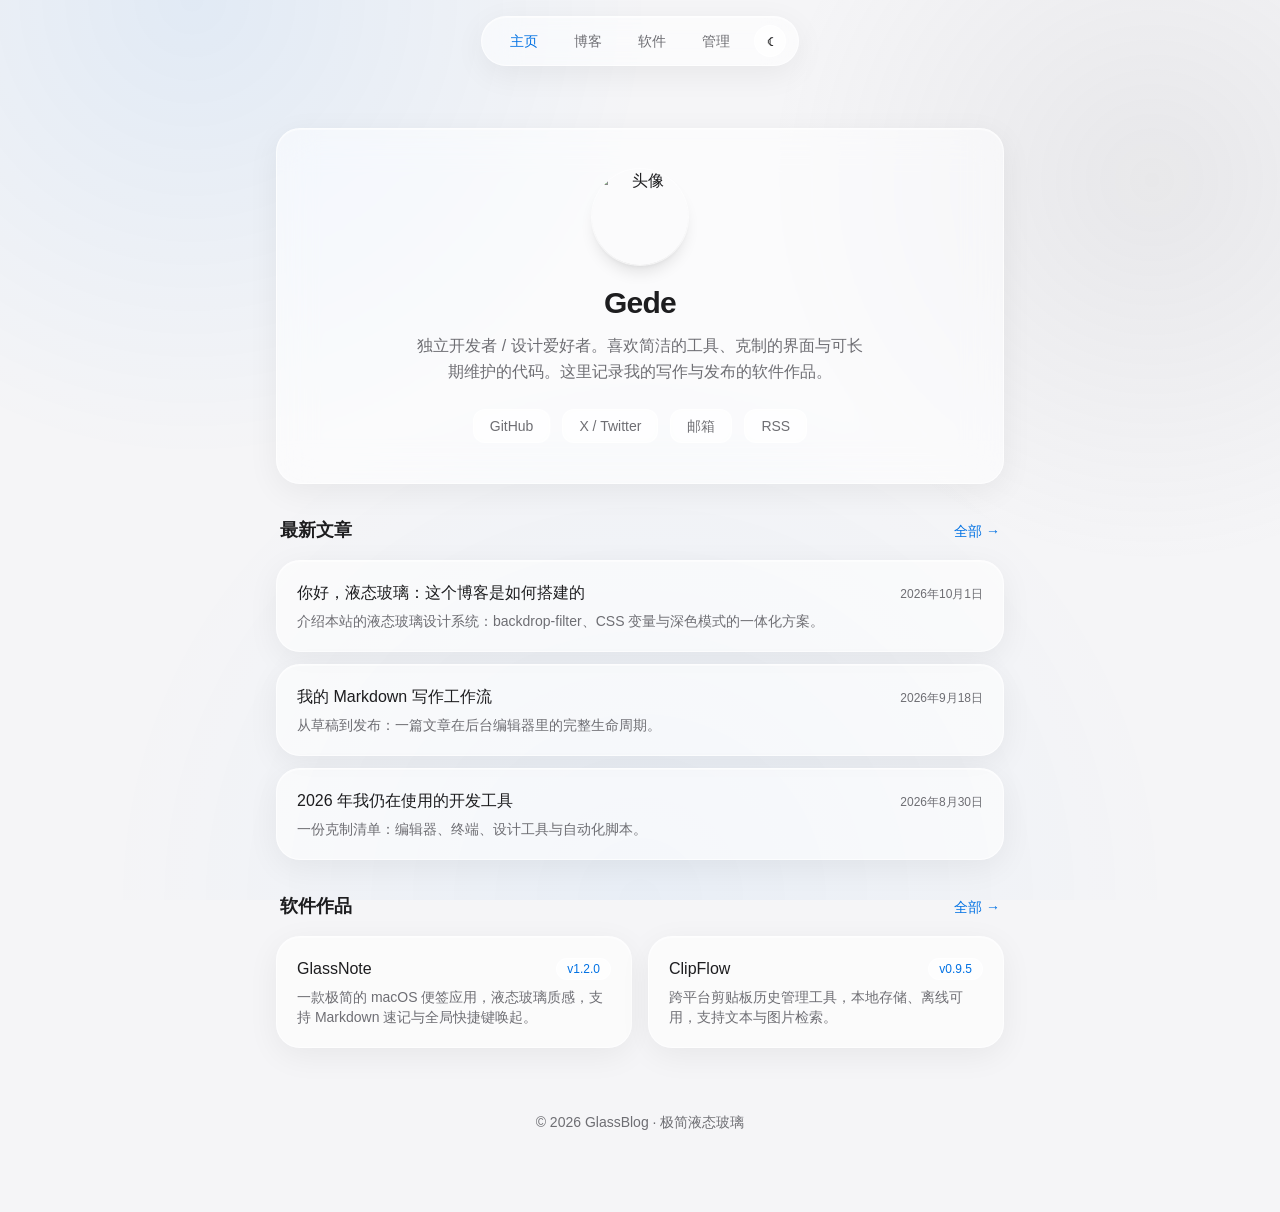
==== index.html @ 6a1b28ed "feat: GlassBlog v1 首发 —— 液态玻璃风个人主页 / 博客 / 软件发布站 零依赖 Node 后端与纯静态双模式的个人站点，本次为发布前终审后的首个完整版本。  ## 站点与架构 " ====
<!DOCTYPE html>
<html lang="zh-CN">
<head>
  <meta charset="UTF-8" />
  <meta name="viewport" content="width=device-width, initial-scale=1.0, viewport-fit=cover" />
  <title>主页 · GlassBlog</title>
  <meta name="description" content="GlassBlog 个人主页：博客文章与自研软件发布。" />
  <meta property="og:type" content="website" />
  <meta property="og:title" content="GlassBlog 个人主页" />
  <link rel="icon" type="image/svg+xml" href="favicon.svg" />
  <!-- 提前恢复主题，避免暗色模式白闪（FOUC）；与 common.js initTheme 逻辑保持一致 -->
  <script>try{if(localStorage.getItem("gb_theme")==="dark")document.documentElement.classList.add("dark")}catch(e){}</script>
  <script src="assets/js/tailwind.min.js"></script>
  <link rel="stylesheet" href="assets/css/glass.css?v=20261013c" />
  <link rel="alternate" type="application/rss+xml" title="GlassBlog RSS" href="rss.xml" />
</head>
<body class="min-h-screen antialiased">
  <nav id="nav"></nav>

  <main class="max-w-3xl mx-auto px-5 pt-32 pb-20 space-y-8">
    <!-- 个人卡片 -->
    <section class="glass fade-in p-10 flex flex-col items-center text-center">
      <img id="avatar" alt="头像"
        class="w-24 h-24 rounded-full object-cover ring-1 ring-[var(--glass-border)] shadow-lg" />
      <h1 id="profileName" class="mt-5 text-3xl font-semibold tracking-tight"></h1>
      <p id="bio" class="mt-3 text-secondary leading-relaxed max-w-md"></p>
      <div id="socials" class="mt-6 flex flex-wrap justify-center gap-3"></div>
    </section>

    <!-- 最新文章 -->
    <section class="fade-in" style="animation-delay:.1s">
      <div class="flex items-baseline justify-between mb-4 px-1">
        <h2 class="text-lg font-semibold">最新文章</h2>
        <a href="blog.html" class="text-sm text-accent">全部 →</a>
      </div>
      <div id="latestPosts" class="space-y-3"></div>
    </section>

    <!-- 软件作品 -->
    <section class="fade-in" style="animation-delay:.2s">
      <div class="flex items-baseline justify-between mb-4 px-1">
        <h2 class="text-lg font-semibold">软件作品</h2>
        <a href="apps.html" class="text-sm text-accent">全部 →</a>
      </div>
      <div id="latestApps" class="grid sm:grid-cols-2 gap-4"></div>
    </section>

    <footer class="text-center text-sm text-secondary pt-8">
      © 2026 GlassBlog · 极简液态玻璃
    </footer>
  </main>

  <script src="assets/js/schema.js?v=20261013"></script>
  <script src="assets/js/common.js?v=20261013c"></script>
  <script>
    GB.renderNav("home");
    (async () => {
      const data = await GB.load();
      GB.track(); // 隐私友好访问上报（仅后端模式生效）

      // 个人资料
      avatar.src = data.profile.avatar;
      profileName.textContent = data.profile.name; // 注意：id 不能叫 "name"（window.name 内置属性会屏蔽命名访问）
      bio.textContent = data.profile.bio;
      socials.innerHTML = (data.profile.socials || []).map((s) =>
        `<a href="${GB.esc(s.url)}" target="_blank" rel="noopener"
           class="glass-sm px-4 py-1.5 text-sm text-secondary hover:text-accent">${GB.esc(s.name)}</a>`
      ).join("");

      // 最新 3 篇已发布文章（按创建时刻排序）
      const posts = data.posts
        .filter((p) => p.status === "published")
        .sort((a, b) => new Date(b.createdAt || b.date) - new Date(a.createdAt || a.date))
        .slice(0, 3);
      latestPosts.innerHTML = posts.length ? posts.map((p) =>
        `<a href="blog.html#${p.slug || p.id}" class="glass glass-hover block p-5">
           <div class="flex items-baseline justify-between gap-4">
             <h3 class="font-medium">${GB.esc(p.title)}</h3>
             <time class="text-xs text-secondary shrink-0">${GB.fmtDate(p.date)}</time>
           </div>
           <p class="mt-1.5 text-sm text-secondary line-clamp-2">${GB.esc(p.excerpt)}</p>
         </a>`
      ).join("") : `<div class="glass p-8 text-center text-sm text-secondary">还没有发布文章</div>`;

      // 最新 2 个软件
      latestApps.innerHTML = data.projects.length ? data.projects.slice(0, 2).map((p) =>
        `<a href="apps.html#${p.id}" class="glass glass-hover p-5 block">
           <div class="flex items-center justify-between">
             <h3 class="font-medium">${GB.esc(p.name)}</h3>
             <span class="glass-sm px-2.5 py-0.5 text-xs text-accent">v${GB.esc(p.version)}</span>
           </div>
           <p class="mt-1.5 text-sm text-secondary line-clamp-2">${GB.esc(p.desc)}</p>
         </a>`
      ).join("") : `<div class="glass p-8 text-center text-sm text-secondary">还没有发布软件</div>`;

      GB.emit("home:render", data); // 模块挂钩点
    })();
  </script>
</body>
</html>
---- assets/css/glass.css ----
/* ============================================================
   GlassBlog 液态玻璃主题核心
   所有可调样式参数集中在下方 CSS 变量，改这里即可改全站质感
   ============================================================ */
:root {
  /* 液态玻璃参数 */
  --glass-bg: rgba(255, 255, 255, 0.55);      /* 卡片背景透明度 */
  --glass-border: rgba(255, 255, 255, 0.65);  /* 极细白色半透明描边 */
  --glass-blur: 18px;                          /* 磨砂模糊度 */
  --glass-saturate: 160%;                      /* 背景饱和度提升 */
  --glass-radius: 24px;                        /* 大圆角 */
  --glass-shadow: 0 8px 32px rgba(0, 0, 0, 0.06);
  --glass-highlight: inset 0 1px 0 rgba(255, 255, 255, 0.5); /* 顶部细微高光 */

  /* 全局配色（黑白灰为主，单一辅助色） */
  --bg: #f5f5f7;
  --text: #1d1d1f;
  --text-2: #6e6e73;
  --accent: #0071e3;
}

html.dark {
  --glass-bg: rgba(28, 28, 30, 0.55);
  --glass-border: rgba(255, 255, 255, 0.12);
  --glass-shadow: 0 8px 32px rgba(0, 0, 0, 0.35);
  --glass-highlight: inset 0 1px 0 rgba(255, 255, 255, 0.12);
  --bg: #000000;
  --text: #f5f5f7;
  --text-2: #86868b;
  --accent: #0a84ff;
}

html {
  scroll-behavior: smooth;
}

body {
  background: var(--bg);
  color: var(--text);
  font-family: Inter, -apple-system, BlinkMacSystemFont, "PingFang SC",
    "Helvetica Neue", "Segoe UI", sans-serif;
  transition: background 0.4s ease, color 0.4s ease;
}

/* 页面背景：极淡的弥散渐变，为磨砂提供可模糊的内容 */
body::before {
  content: "";
  position: fixed;
  inset: 0;
  z-index: -1;
  background:
    radial-gradient(60vw 60vw at 15% 0%, rgba(0, 113, 227, 0.08), transparent 60%),
    radial-gradient(50vw 50vw at 90% 20%, rgba(120, 120, 128, 0.10), transparent 60%),
    radial-gradient(70vw 70vw at 50% 100%, rgba(0, 113, 227, 0.05), transparent 60%);
}

/* ---------- 液态玻璃卡片 ---------- */
.glass {
  background: var(--glass-bg);
  -webkit-backdrop-filter: blur(var(--glass-blur)) saturate(var(--glass-saturate));
  backdrop-filter: blur(var(--glass-blur)) saturate(var(--glass-saturate));
  border: 1px solid var(--glass-border);
  border-radius: var(--glass-radius);
  box-shadow: var(--glass-shadow), var(--glass-highlight);
  transition: transform 0.35s ease, box-shadow 0.35s ease, background 0.4s ease;
}

/* 顶栏：切换页面时位置保持不动。
   导航靠 -translate-x-1/2 水平居中，若 transform 参与过渡，
   每次渲染都会从原位滑到居中（即切换时的多余动画）。
   这里只保留玻璃质感的过渡，transform 即时生效。 */
#nav {
  transition: background 0.4s ease, box-shadow 0.35s ease, border-color 0.4s ease;
}

.glass-hover:hover {
  transform: translateY(-3px);
  box-shadow: 0 16px 44px rgba(0, 0, 0, 0.10), var(--glass-highlight);
}

html.dark .glass-hover:hover {
  box-shadow: 0 16px 44px rgba(0, 0, 0, 0.5), var(--glass-highlight);
}

/* 小尺寸玻璃（标签、按钮、徽章） */
.glass-sm {
  border-radius: calc(var(--glass-radius) / 2);
  background: var(--glass-bg);
  -webkit-backdrop-filter: blur(calc(var(--glass-blur) / 2)) saturate(var(--glass-saturate));
  backdrop-filter: blur(calc(var(--glass-blur) / 2)) saturate(var(--glass-saturate));
  border: 1px solid var(--glass-border);
}

/* ---------- 文字 ---------- */
.text-secondary { color: var(--text-2); }
.text-accent { color: var(--accent); }

/* ---------- 页面加载与过渡（柔和缓慢） ---------- */
.fade-in {
  animation: fadeUp 0.6s ease both;
}
@keyframes fadeUp {
  from { opacity: 0; transform: translateY(12px); }
  to   { opacity: 1; transform: translateY(0); }
}

a, button { transition: all 0.25s ease; }

/* ---------- Markdown 渲染排版 ---------- */
.prose-glass h1, .prose-glass h2, .prose-glass h3 {
  font-weight: 600;
  margin: 1.4em 0 0.6em;
}
.prose-glass h1 { font-size: 1.6rem; }
.prose-glass h2 { font-size: 1.3rem; }
.prose-glass h3 { font-size: 1.1rem; }
.prose-glass p { margin: 0.9em 0; line-height: 1.8; }
.prose-glass ul, .prose-glass ol { margin: 0.9em 0; padding-left: 1.4em; line-height: 1.8; }
.prose-glass ul { list-style: disc; }
.prose-glass ol { list-style: decimal; }
.prose-glass blockquote {
  border-left: 3px solid var(--accent);
  padding-left: 1em;
  color: var(--text-2);
  margin: 1em 0;
}
.prose-glass pre {
  background: rgba(120, 120, 128, 0.12);
  border-radius: 12px;
  padding: 14px 16px;
  overflow-x: auto;
  font-size: 0.85rem;
  margin: 1em 0;
}
.prose-glass code {
  background: rgba(120, 120, 128, 0.14);
  border-radius: 6px;
  padding: 2px 6px;
  font-size: 0.85em;
}
.prose-glass pre code { background: none; padding: 0; }
.prose-glass img { border-radius: 16px; margin: 1em 0; max-width: 100%; }
.prose-glass a { color: var(--accent); }

/* 滚动条极简化 */
::-webkit-scrollbar { width: 8px; height: 8px; }
::-webkit-scrollbar-thumb { background: rgba(120, 120, 128, 0.3); border-radius: 8px; }

/* ---------- highlight.js 主题（用变量适配深浅色，替代官方主题 CSS，零额外请求） ---------- */
:root {
  --hljs-keyword: #d73a49; --hljs-string: #032f62; --hljs-comment: #6a737d;
  --hljs-number: #005cc5; --hljs-title: #6f42c1; --hljs-attr: #e36209; --hljs-meta: #22863a;
}
html.dark {
  --hljs-keyword: #ff7b72; --hljs-string: #a5d6ff; --hljs-comment: #8b949e;
  --hljs-number: #79c0ff; --hljs-title: #d2a8ff; --hljs-attr: #ffa657; --hljs-meta: #7ee787;
}
.hljs-keyword, .hljs-selector-tag, .hljs-literal, .hljs-name { color: var(--hljs-keyword); }
.hljs-string, .hljs-regexp, .hljs-addition { color: var(--hljs-string); }
.hljs-comment, .hljs-quote { color: var(--hljs-comment); font-style: italic; }
.hljs-number, .hljs-symbol { color: var(--hljs-number); }
.hljs-title, .hljs-section { color: var(--hljs-title); }
.hljs-attr, .hljs-attribute, .hljs-variable, .hljs-template-variable, .hljs-type, .hljs-built_in { color: var(--hljs-attr); }
.hljs-meta, .hljs-deletion { color: var(--hljs-meta); }

/* 代码块复制按钮 */
.prose-glass pre { position: relative; }
.code-copy {
  position: absolute; top: 8px; right: 8px;
  padding: 3px 10px; font-size: 11px; border-radius: 8px;
  background: var(--glass-bg); border: 1px solid var(--glass-border);
  color: var(--text-2); cursor: pointer; opacity: 0; transition: opacity .2s;
  backdrop-filter: blur(8px); -webkit-backdrop-filter: blur(8px);
}
.prose-glass pre:hover .code-copy { opacity: 1; }

/* ---------- Memos 风格 Markdown 编辑器 ---------- */
.md-toolbar {
  display: flex; flex-wrap: wrap; gap: 2px; align-items: center;
  padding: 6px; border-radius: 14px 14px 0 0;
  background: var(--glass-bg); border: 1px solid var(--glass-border); border-bottom: none;
}
.md-toolbar button {
  min-width: 30px; height: 28px; padding: 0 7px; border-radius: 8px;
  font-size: 12px; color: var(--text-2); cursor: pointer;
}
.md-toolbar button:hover { background: rgba(120, 120, 128, 0.15); color: var(--text); }
.md-toolbar .md-sep { width: 1px; height: 16px; background: var(--glass-border); margin: 0 4px; }
.md-editor-area {
  border: 1px solid var(--glass-border); border-radius: 0 0 14px 14px;
  background: var(--glass-bg);
}
.md-editor-area textarea {
  width: 100%; background: transparent; outline: none; resize: vertical;
  padding: 12px 14px; font-size: 13.5px; line-height: 1.7;
  font-family: ui-monospace, SFMono-Regular, Menlo, Consolas, monospace;
}
.md-view-btn { transition: color .15s; }

/* 筛选/标签 chips */
.chip {
  padding: 4px 12px; font-size: 12px; border-radius: 999px; cursor: pointer;
  background: var(--glass-bg); border: 1px solid var(--glass-border); color: var(--text-2);
  transition: all .15s; white-space: nowrap;
}
.chip:hover { color: var(--text); }
.chip.on { color: var(--accent); border-color: var(--accent); background: rgba(0, 113, 227, 0.08); }

/* 文章目录（scroll-spy 当前节高亮） */
.toc-item { color: var(--text-2); }
.toc-item.toc-on { color: var(--accent); font-weight: 500; }
/* 目录跳转时标题不被固定导航遮挡 */
.prose-glass h2, .prose-glass h3 { scroll-margin-top: 6rem; }
/* 软件页等带 id 的锚点跳转同样避开固定导航 */
article[id] { scroll-margin-top: 6rem; }

/* ---------- 移动端兼容（参考 Memos 的适配方式） ---------- */
html {
  /* 禁止 iOS 横屏时自动放大文字 */
  -webkit-text-size-adjust: 100%;
  text-size-adjust: 100%;
}
body {
  /* 去掉点按时的灰色高亮闪烁 */
  -webkit-tap-highlight-color: transparent;
  /* 刘海屏横屏时左右安全区（配合 viewport-fit=cover），内容不被圆角/刘海遮挡 */
  padding-left: env(safe-area-inset-left);
  padding-right: env(safe-area-inset-right);
}
/* 100dvh：修复 iOS Safari 100vh 包含动态地址栏导致的底部遮挡 */
@supports (height: 100dvh) {
  .min-h-screen { min-height: 100dvh; }
}
/* iOS 输入框字号 <16px 聚焦时会自动放大页面，移动端统一抬到 16px */
@media (max-width: 640px) {
  input, textarea, select { font-size: 16px !important; }
}
/* 长 URL / 长单词 / 长代码不撑破布局 */
.prose-glass { overflow-wrap: break-word; word-break: break-word; }
.prose-glass pre { word-break: normal; overflow-wrap: normal; }
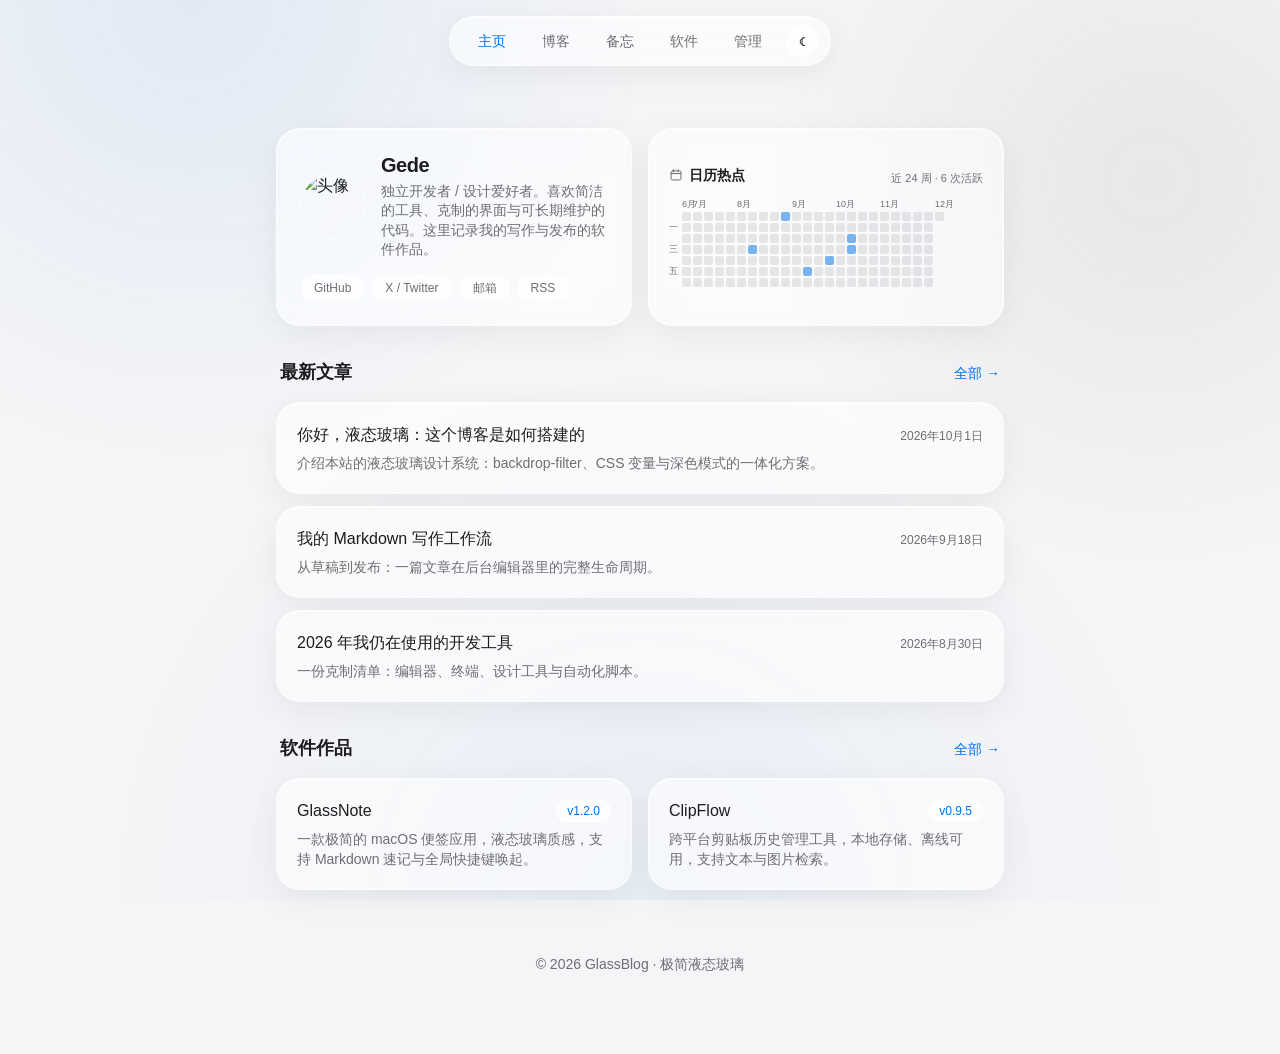
==== commit dfb3b5c0: "增加 bot" ====
--- a/index.html
+++ b/index.html
@@ -13,19 +13,69 @@
   <script src="assets/js/tailwind.min.js"></script>
   <link rel="stylesheet" href="assets/css/glass.css?v=20261013c" />
   <link rel="alternate" type="application/rss+xml" title="GlassBlog RSS" href="rss.xml" />
+  <style>
+    /* 日历热点（GitHub 贡献图风格）：列数由脚本按周数写入 grid-template-columns */
+    .heatmap {
+      display: grid;
+      grid-template-rows: 12px repeat(7, 9px);
+      gap: 2px;
+      width: max-content;
+    }
+    .hm-month { font-size: 9px; line-height: 12px; color: var(--text-2); white-space: nowrap; }
+    .hm-day { font-size: 9px; line-height: 9px; color: var(--text-2); text-align: right; padding-right: 2px; }
+    .hm-cell {
+      width: 9px; height: 9px; border-radius: 2px;
+      background: rgba(120, 120, 128, 0.16);
+      transition: transform 0.12s ease;
+    }
+    /* :where() 不参与优先级：深色底色的优先级仍低于下方各级颜色，避免覆盖热力等级 */
+    :where(html.dark) .hm-cell { background: rgba(120, 120, 128, 0.22); }
+    .hm-cell[data-l="1"] { background: rgba(0, 113, 227, 0.30); }
+    .hm-cell[data-l="2"] { background: rgba(0, 113, 227, 0.52); }
+    .hm-cell[data-l="3"] { background: rgba(0, 113, 227, 0.75); }
+    .hm-cell[data-l="4"] { background: rgba(0, 113, 227, 1); }
+    .hm-cell:hover { transform: scale(1.25); }
+    .hm-cell[data-future] { background: transparent; }
+  </style>
 </head>
 <body class="min-h-screen antialiased">
   <nav id="nav"></nav>
 
   <main class="max-w-3xl mx-auto px-5 pt-32 pb-20 space-y-8">
-    <!-- 个人卡片 -->
-    <section class="glass fade-in p-10 flex flex-col items-center text-center">
-      <img id="avatar" alt="头像"
-        class="w-24 h-24 rounded-full object-cover ring-1 ring-[var(--glass-border)] shadow-lg" />
-      <h1 id="profileName" class="mt-5 text-3xl font-semibold tracking-tight"></h1>
-      <p id="bio" class="mt-3 text-secondary leading-relaxed max-w-md"></p>
-      <div id="socials" class="mt-6 flex flex-wrap justify-center gap-3"></div>
-    </section>
+    <!-- 个人卡片 + 日历热点：md 及以上并排，窄屏纵向堆叠 -->
+    <div class="grid gap-4 md:grid-cols-2">
+      <!-- 个人卡片（GitHub 风格：头像 + 信息紧凑横向排布） -->
+      <section class="glass fade-in p-5 sm:p-6 flex flex-col justify-center">
+        <div class="flex items-center gap-4">
+          <img id="avatar" alt="头像"
+            class="w-14 h-14 sm:w-16 sm:h-16 rounded-full object-cover ring-1 ring-[var(--glass-border)] shrink-0" />
+          <div class="min-w-0">
+            <h1 id="profileName" class="text-xl font-semibold tracking-tight leading-tight"></h1>
+            <p id="bio" class="mt-1 text-sm text-secondary leading-snug"></p>
+          </div>
+        </div>
+        <div id="socials" class="mt-4 flex flex-wrap items-center gap-2"></div>
+      </section>
+
+      <!-- 日历热点（真实数据：已发布文章 + 备忘录） -->
+      <section class="glass fade-in min-w-0 p-4 sm:p-5 flex flex-col justify-center" style="animation-delay:.05s">
+        <div class="flex items-baseline justify-between mb-3">
+          <h2 class="text-sm font-semibold flex items-center gap-1.5">
+            <svg class="w-3.5 h-3.5 text-secondary shrink-0" viewBox="0 0 24 24" fill="none" stroke="currentColor"
+              stroke-width="1.7" stroke-linecap="round" stroke-linejoin="round" aria-hidden="true">
+              <rect x="3.5" y="5" width="17" height="15.5" rx="2.5" />
+              <path d="M3.5 9.5h17" />
+              <path d="M8 3v3.5M16 3v3.5" />
+            </svg>
+            日历热点
+          </h2>
+          <span id="heatTotal" class="text-[11px] text-secondary"></span>
+        </div>
+        <div class="overflow-x-auto pb-0.5">
+          <div id="heatGrid" class="heatmap"></div>
+        </div>
+      </section>
+    </div>
 
     <!-- 最新文章 -->
     <section class="fade-in" style="animation-delay:.1s">
@@ -51,7 +101,7 @@
   </main>
 
   <script src="assets/js/schema.js?v=20261013"></script>
-  <script src="assets/js/common.js?v=20261013c"></script>
+  <script src="assets/js/common.js?v=20261014e"></script>
   <script>
     GB.renderNav("home");
     (async () => {
@@ -64,8 +114,59 @@
       bio.textContent = data.profile.bio;
       socials.innerHTML = (data.profile.socials || []).map((s) =>
         `<a href="${GB.esc(s.url)}" target="_blank" rel="noopener"
-           class="glass-sm px-4 py-1.5 text-sm text-secondary hover:text-accent">${GB.esc(s.name)}</a>`
+           class="glass-sm px-3 py-1 text-xs text-secondary hover:text-accent">${GB.esc(s.name)}</a>`
       ).join("");
+
+      // 日历热点：按自然周（周日起）聚合已发布文章与备忘录的真实日期
+      const ymd = (dt) =>
+        `${dt.getFullYear()}-${String(dt.getMonth() + 1).padStart(2, "0")}-${String(dt.getDate()).padStart(2, "0")}`;
+      const counts = {};
+      const bump = (s) => {
+        const k = String(s || "").slice(0, 10);
+        if (/^\d{4}-\d{2}-\d{2}$/.test(k)) counts[k] = (counts[k] || 0) + 1;
+      };
+      data.posts.filter((p) => p.status === "published").forEach((p) => bump(p.createdAt || p.date));
+      (data.memos || []).forEach((m) => bump(m.createdAt));
+
+      const levelOf = (n) => (n === 0 ? 0 : n === 1 ? 2 : n === 2 ? 3 : 4);
+      const WEEKS = 24; // 近半年，兼顾数据密度与移动端宽度
+      const today = new Date();
+      today.setHours(0, 0, 0, 0);
+      const start = new Date(today);
+      start.setDate(start.getDate() - today.getDay() - (WEEKS - 1) * 7); // 回溯到起始周的周日
+
+      const heatGrid = document.getElementById("heatGrid");
+      heatGrid.style.gridTemplateColumns = `auto repeat(${WEEKS}, 9px)`; // 第 1 列留给星期标签
+      const cells = [];
+      // 星期标签：仅标一/三/五，与 GitHub 一致
+      ["", "一", "", "三", "", "五", ""].forEach((t, i) => {
+        if (t) cells.push(`<span class="hm-day" style="grid-row:${i + 2};grid-column:1">${t}</span>`);
+      });
+      let total = 0;
+      let lastMonth = -1;
+      for (let i = 0; i < WEEKS * 7; i++) {
+        const d = new Date(start);
+        d.setDate(start.getDate() + i);
+        const col = Math.floor(i / 7) + 2; // 第 1 行留给月份标签
+        const row = (i % 7) + 2;
+        if (i % 7 === 0 && d.getMonth() !== lastMonth) {
+          lastMonth = d.getMonth();
+          cells.push(`<span class="hm-month" style="grid-row:1;grid-column:${col}">${lastMonth + 1}月</span>`);
+        }
+        if (d > today) {
+          // 未来日期渲染为空占位，保持网格按周对齐
+          cells.push(`<span class="hm-cell" data-future="1" style="grid-row:${row};grid-column:${col}"></span>`);
+          continue;
+        }
+        const key = ymd(d);
+        const n = counts[key] || 0;
+        total += n;
+        cells.push(
+          `<span class="hm-cell" data-l="${levelOf(n)}" style="grid-row:${row};grid-column:${col}" title="${key} · ${n} 条"></span>`
+        );
+      }
+      heatGrid.innerHTML = cells.join("");
+      heatTotal.textContent = `近 ${WEEKS} 周 · ${total} 次活跃`;
 
       // 最新 3 篇已发布文章（按创建时刻排序）
       const posts = data.posts
